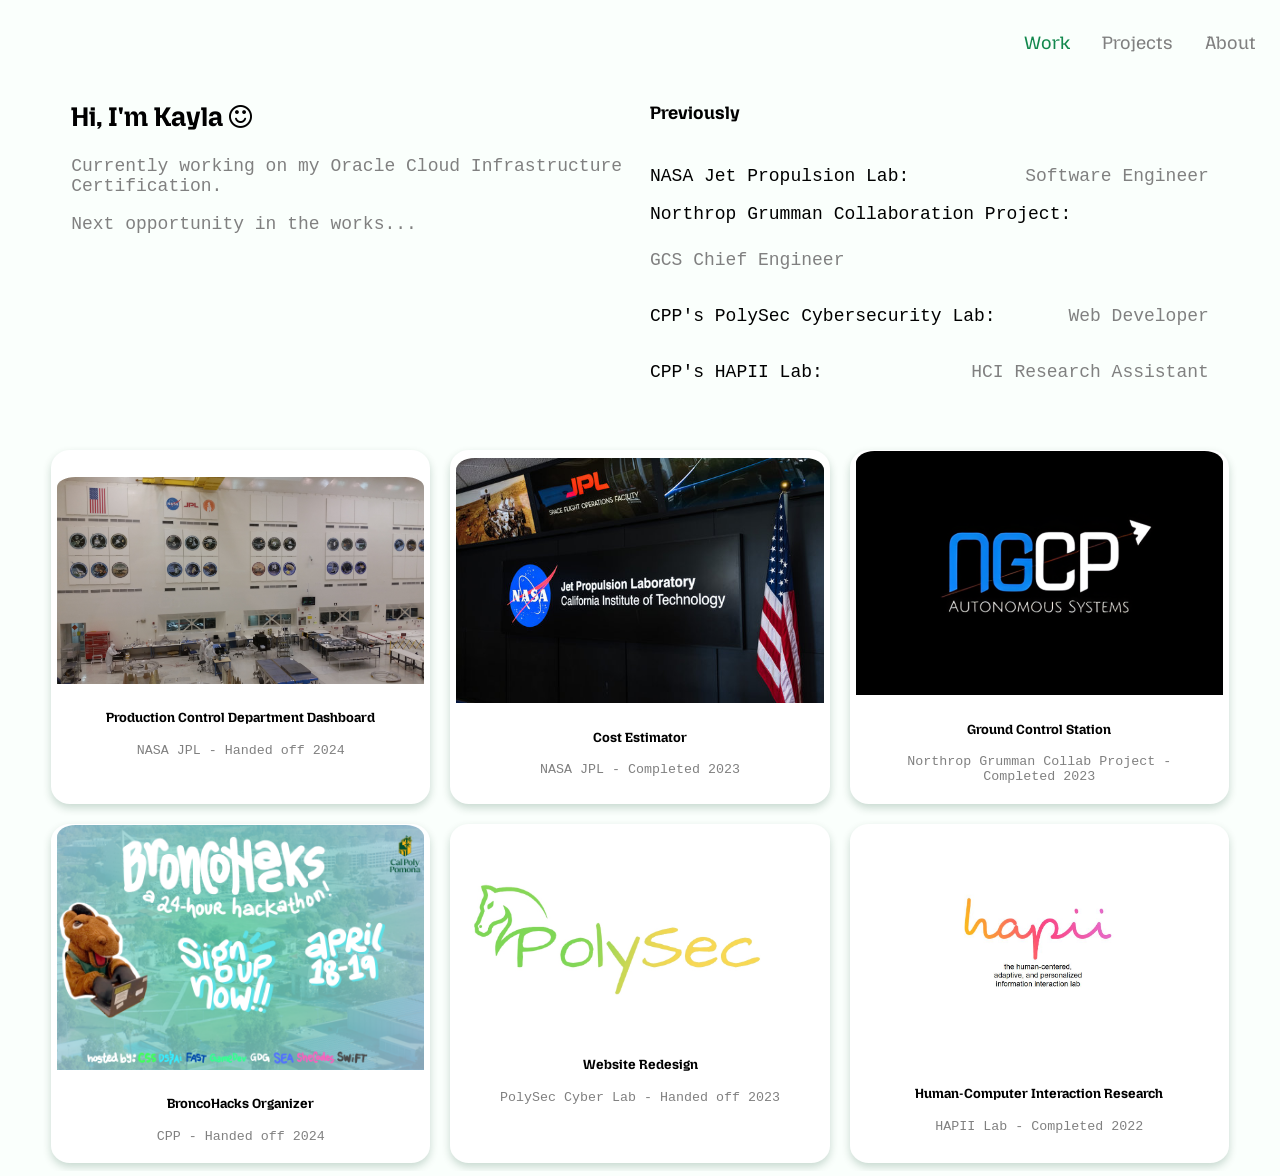
==== index.html @ 9cd7006c "added jpl projects" ====
<!DOCTYPE html>
<html lang="en">
  <head>
    <meta charset="UTF-8" />
    <title>Kayla Tang | Fullstack Software Engineer</title>
    <meta name="viewport" content="width=device-width, initial-scale=1" />
    <link
      rel="stylesheet"
      href="https://cdnjs.cloudflare.com/ajax/libs/font-awesome/4.7.0/css/font-awesome.min.css"
    />
    <link rel="preconnect" href="https://fonts.googleapis.com" />
    <link rel="preconnect" href="https://fonts.gstatic.com" crossorigin />
    <link
      href="https://fonts.googleapis.com/css2?family=Mozilla+Headline:wght@200..700&display=swap"
      rel="stylesheet"
    />
    <link rel="stylesheet" href="style.css" />
  </head>
  <body>
    <div class="header" id="topnav">
      <a href="javascript:void(0);" class="icon" onclick="myFunction()">
        <i class="fa fa-bars"></i>
      </a>

      <a href="index.html" class="btn active">Work</a>
      <a href="projects.html" class="btn">Projects</a>
      <a href="about.html" class="btn">About</a>
      <!--<a href="#resume" class="btn">Resume</a>-->
    </div>

    <div class="container">
      <div class="left">
        <h2>Hi, I'm Kayla <i class="fa fa-smile-o" aria-hidden="true"></i></h2>
        <p>
          Currently working on my Oracle Cloud Infrastructure Certification.
        </p>
        <p>Next opportunity in the works...</p>
      </div>

      <div class="right">
        <div class="exp">
          <!--
        <h4>Currently</h4>
        <p></p>
      -->
          <h4>Previously</h4>
          <div class="exp-item">
            <a href="https://www.jpl.nasa.gov/" target="_blank"
              >NASA Jet Propulsion Lab:</a
            >
            <p>Software Engineer</p>
          </div>

          <div class="exp-item">
            <a
              href="https://www.cpp.edu/engineering/ngcp/index.shtml"
              target="_blank"
              >Northrop Grumman Collaboration Project:</a
            >
            <p>GCS Chief Engineer</p>
          </div>

          <div class="exp-item">
            <a href="https://www.cpp.edu/polysec/index.shtml" target="_blank"
              >CPP's PolySec Cybersecurity Lab:</a
            >
            <p>Web Developer</p>
          </div>

          <div class="exp-item">
            <a href="https://hapii-lab.github.io/" target="_blank"
              >CPP's HAPII Lab:</a
            >
            <p>HCI Research Assistant</p>
          </div>
        </div>
      </div>
    </div>

    <div class="cards-wrapper">
      <button
        class="card"
        onclick="redirectToPage('https://limeborghini.github.io/projects/pcdash.html')"
      >
        <img src="assets/cleanroom.jpg" alt="Logo img" style="width: 100%" />
        <div class="cards-info">
          <h4><b>Production Control Department Dashboard</b></h4>
          <p>NASA JPL - Handed off 2024</p>
        </div>
      </button>

      <!-- <div class="card">
        <details>
          <summary>
            <img
              src="assets/broncohacks.jpg"
              alt="BroncoHacks winners"
              style="width: 100%"
            />
            <div class="cards-info">
              <h4><b>PC Dashboard</b></h4>
              <p>CSS - Handed off 2024</p>
              <p>Skills: Python Django, PHP, SQL</p>
            </div>
          </summary>
          <p class="cards-info">
            I worked in the production control department focusing on electronic
            fabrication manufacturing operations. I contributed by developing
            and maintaining a dashboard for technical and non-technical members
            to oversee every product that was in production. This helped to
            streamline manufacturing processes and ensure all staff members were
            updated on the current projects. Additional duties included guiding
            teams to use the application, creating new features based on a
            team's needs, and integrating APIs from other departments.
          </p>
        </details>
      </div> -->

      <button
        class="card"
        onclick="redirectToPage('https://limeborghini.github.io/projects/fintools.html')"
      >
        <img src="assets/jpl.jpg" alt="Logo img" style="width: 100%" />
        <div class="cards-info">
          <h4><b>Cost Estimator</b></h4>
          <p>NASA JPL - Completed 2023</p>
        </div>
      </button>

      <button
        class="card"
      >
      <!-- onclick="redirectToPage('https://limeborghini.github.io/projects/gcs.html')" -->
        <img src="assets/ngcp_logo.png" alt="Logo img" style="width: 100%" />
        <div class="cards-info">
          <h4><b>Ground Control Station</b></h4>
          <p>Northrop Grumman Collab Project - Completed 2023</p>
        </div>
      </button> 

      <button
        class="card"
      >
      <!-- onclick="redirectToPage('https://limeborghini.github.io/projects/broncohacks.html')" -->
        <img src="assets/broncohacks-logo.png" alt="Logo img" style="width: 100%" />
        <div class="cards-info">
          <h4><b>BroncoHacks Organizer</b></h4>
          <p>CPP - Handed off 2024</p>
        </div>
      </button>  

      <button
        class="card"
      >
      <!-- onclick="redirectToPage('https://limeborghini.github.io/projects/broncohacks.html')" -->
        <img src="assets/polysec.JPG" alt="Logo img" style="width: 100%" />
        <div class="cards-info">
          <h4><b>Website Redesign</b></h4>
          <p>PolySec Cyber Lab - Handed off 2023</p>
        </div>
      </button> 

      <button
        class="card"
      >
      <!-- onclick="redirectToPage('https://limeborghini.github.io/projects/broncohacks.html')" -->
        <img src="assets/hapii-logo.JPG" alt="Logo img" style="width: 100%" />
        <div class="cards-info">
          <h4><b>Human-Computer Interaction Research</b></h4>
          <p>HAPII Lab - Completed 2022</p>
        </div>
      </button> 
    </div>

    <script src="script.js"></script>
  </body>
</html>
---- style.css ----
.mozilla-headline-<uniquifier> {
  font-family: "Mozilla Headline", sans-serif;
  font-optical-sizing: auto;
  font-weight: <weight>;
  font-style: normal;
  font-variation-settings:
    "wdth" 100;
}

html {
  background-color: #fafffc;
}

body {
  position: relative;
}

.header {
  display: flex;
  justify-content: flex-end;
  padding: 10px 0;
  flex-wrap: wrap; 
}

.header a {
  font-family: "Mozilla Headline", sans-serif;
  display: block;
  color: grey;
  text-align: center;
  padding: 14px 16px;
  text-decoration: none;
  font-size: 18px;
}

.header a:hover {
  color: rgb(18, 136, 77);
}

.header a.active {
  color:  rgb(18, 136, 77);
}

.header .icon {
  display: none;
  margin-left: auto;
}

@media screen and (max-width: 600px) {
  .header a {display: none;}
  .header a.icon {
    float: right;
    display: block;
  }
}

@media screen and (max-width: 600px) {
  .header.responsive {
    flex-direction: column;
    align-items: flex-start;
  }
  .header.responsive .icon {
    position: relative; 
    right: auto;
    top: auto;
    margin-left: auto;
  }
  .header.responsive a {
    float: none;
    display: block;
    text-align: left;
  }
}

.container {
  clear: both;
  font-size: 18px;
  padding: 0px 5%;
  display: flex;
  justify-content: space-between;
  align-items: flex-start;
  gap: 20px; 
}

.left, .right {
  flex: 1; 
}

.left {
  min-width: 250px;
}

a {
  text-decoration: none;
  color: black;
}

.container a:hover {
  text-decoration: underline;
}

h2, h4 {
  font-family: "Mozilla Headline", sans-serif;
}

p {
  font-family: 'Monaco', monospace;
  color: grey;
}

li {
   color: black;
   font-family: 'Monaco', monospace;
}

.exp {
  max-width: 600px;
}

.exp-item {
  font-family: 'Monaco', monospace;
  display: flex;
  justify-content: space-between;
  flex-wrap: wrap;
  align-items: center;
  gap: 0.5rem;
}

@media (max-width: 600px) {
  .exp-item {
    flex-direction: column;
    align-items: flex-start;
  }
}

@media (max-width: 600px) {
  .container {
    flex-direction: column; 
  }

  .left, .right {
    width: 100%;
  }
}

.cards-wrapper {
  padding-top: 50px;
  display: flex;
  flex-wrap: wrap;
  justify-content: center;
  gap: 20px;
}

.cards-wrapper a{
  text-decoration: none;
}

.card {
  border: none;
  border-radius: 5%;
  box-shadow: 0 4px 8px 0 rgba(4, 66, 35, 0.2);
  transition: 0.3s;
  width: 30%;
  /* width: 22%;  */
  background: white;
}

.card:hover {
  box-shadow: 0 8px 16px 0 rgba(4, 66, 35, 0.5);
}

.cards-info {
  padding: 5px 20px;
}

.card img {
  border-top-left-radius: 5%;
  border-top-right-radius: 5%;
  width: 100%;
  max-height: 300px;
  object-fit: cover;
}

details > summary {
  list-style: none;
}
details > summary::-webkit-details-marker {
  display: none;
}

@media (max-width: 900px) {
  .card {
    width: 45%; 
  }
}

@media (max-width: 600px) {
  .card {
    width: 100%;
  }
}

* {box-sizing:border-box}

.slideshow-container {
  max-width: 75%;
  position: relative;
  margin: auto;
}

.mySlides {
  display: none;
}

.prev, .next {
  background-color: rgba(0,0,0,0.3);
  cursor: pointer;
  position: absolute;
  top: 50%;
  width: auto;
  margin-top: -22px;
  padding: 16px;
  color: white;
  font-weight: bold;
  font-size: 30px;
  transition: 0.6s ease;
  border-radius: 0 3px 3px 0;
  user-select: none;
}

.next {
  right: 0;
  border-radius: 3px 0 0 3px;
}

.prev:hover, .next:hover {
  background-color: rgba(0,0,0,0.5);
}

.text {
  font-family: 'Monaco', monospace;
  color: #f2f2f2;
  background-color: black;
  opacity: 0.5;
  font-size: 15px;
  padding: 8px 12px;
  position: absolute;
  bottom: 4px;
  width: 100%;
  text-align: center;
}

.fade {
  animation-name: fade;
  animation-duration: 0.5s;
}

@keyframes fade {
  from {opacity: .4}
  to {opacity: 1}
}

@media screen and (max-width: 600px) {
  .slideshow-container {
    max-width: 90%;
  }
}

.proj-media {
 text-align: center;
}

.proj-media img {
  width: 50%;
}

@media screen and (max-width: 600px) {
  .proj-media img {
    width: 90%;
  }
}
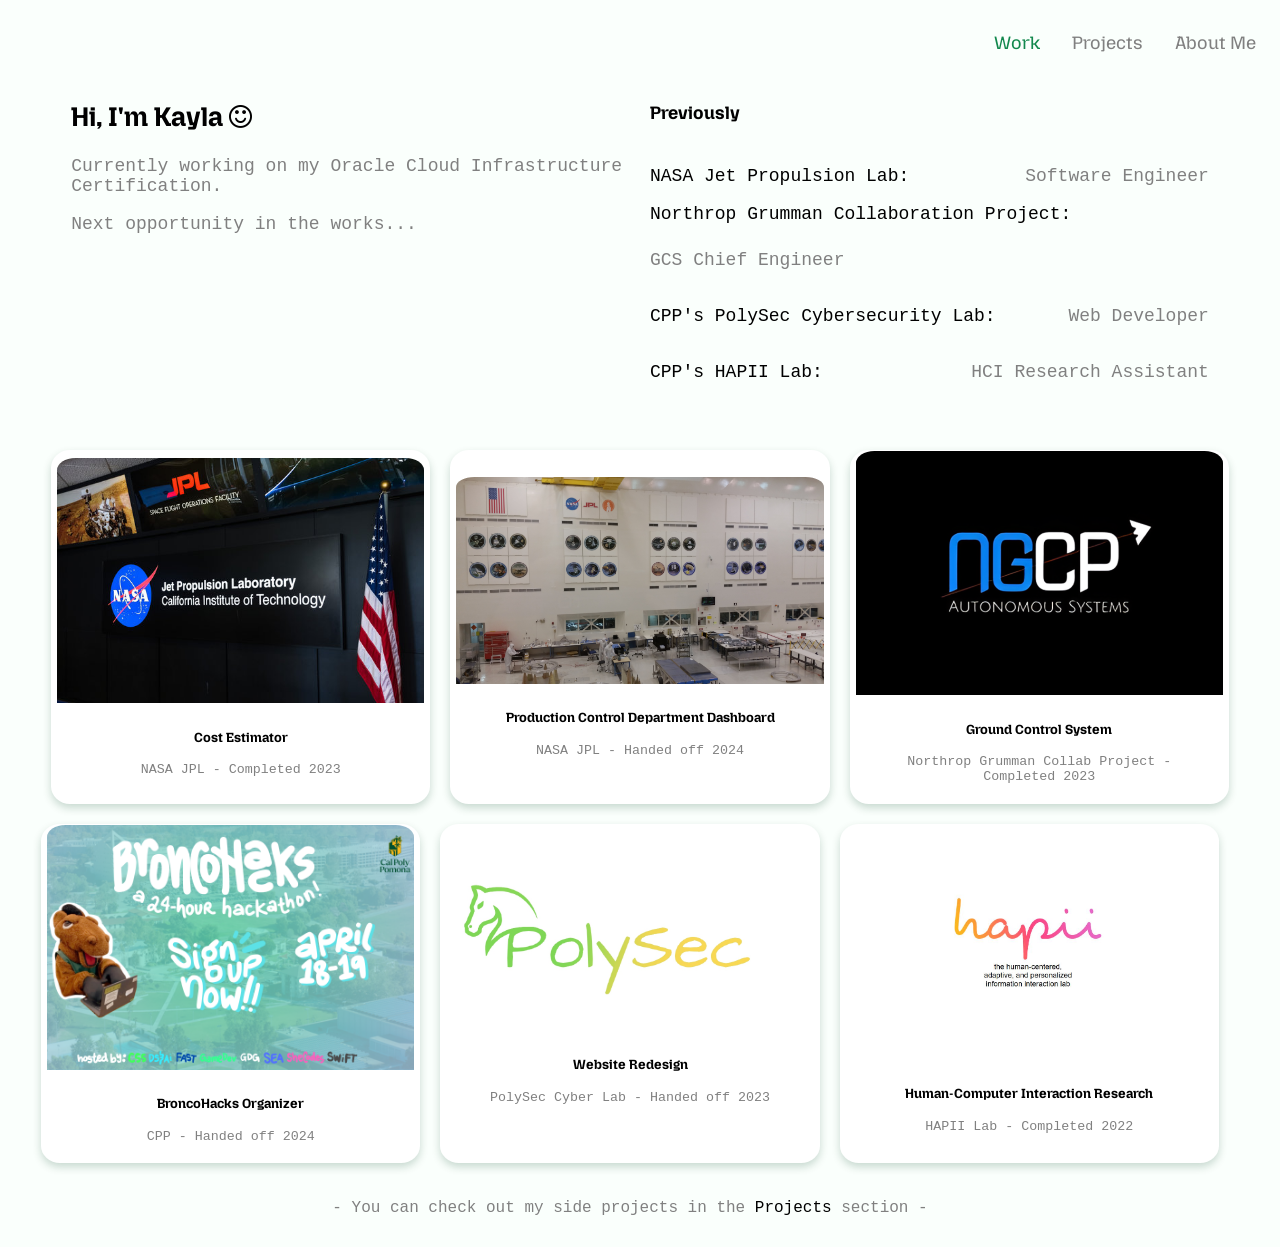
==== commit cdfa439b: "added gcs and bh" ====
--- a/index.html
+++ b/index.html
@@ -24,7 +24,7 @@
 
       <a href="index.html" class="btn active">Work</a>
       <a href="projects.html" class="btn">Projects</a>
-      <a href="about.html" class="btn">About</a>
+      <a href="about.html" class="btn">About Me</a>
       <!--<a href="#resume" class="btn">Resume</a>-->
     </div>
 
@@ -78,17 +78,6 @@
     </div>
 
     <div class="cards-wrapper">
-      <button
-        class="card"
-        onclick="redirectToPage('https://limeborghini.github.io/projects/pcdash.html')"
-      >
-        <img src="assets/cleanroom.jpg" alt="Logo img" style="width: 100%" />
-        <div class="cards-info">
-          <h4><b>Production Control Department Dashboard</b></h4>
-          <p>NASA JPL - Handed off 2024</p>
-        </div>
-      </button>
-
       <!-- <div class="card">
         <details>
           <summary>
@@ -129,11 +118,22 @@
 
       <button
         class="card"
+        onclick="redirectToPage('https://limeborghini.github.io/projects/pcdash.html')"
+      >
+        <img src="assets/cleanroom.jpg" alt="Logo img" style="width: 100%" />
+        <div class="cards-info">
+          <h4><b>Production Control Department Dashboard</b></h4>
+          <p>NASA JPL - Handed off 2024</p>
+        </div>
+      </button>
+
+      <button
+        class="card"
       >
       <!-- onclick="redirectToPage('https://limeborghini.github.io/projects/gcs.html')" -->
         <img src="assets/ngcp_logo.png" alt="Logo img" style="width: 100%" />
         <div class="cards-info">
-          <h4><b>Ground Control Station</b></h4>
+          <h4><b>Ground Control System</b></h4>
           <p>Northrop Grumman Collab Project - Completed 2023</p>
         </div>
       </button> 
@@ -152,7 +152,7 @@
       <button
         class="card"
       >
-      <!-- onclick="redirectToPage('https://limeborghini.github.io/projects/broncohacks.html')" -->
+      <!-- onclick="redirectToPage('https://limeborghini.github.io/projects/polysec.html')" -->
         <img src="assets/polysec.JPG" alt="Logo img" style="width: 100%" />
         <div class="cards-info">
           <h4><b>Website Redesign</b></h4>
@@ -163,13 +163,19 @@
       <button
         class="card"
       >
-      <!-- onclick="redirectToPage('https://limeborghini.github.io/projects/broncohacks.html')" -->
+      <!-- onclick="redirectToPage('https://limeborghini.github.io/projects/hapii.html')" -->
         <img src="assets/hapii-logo.JPG" alt="Logo img" style="width: 100%" />
         <div class="cards-info">
           <h4><b>Human-Computer Interaction Research</b></h4>
           <p>HAPII Lab - Completed 2022</p>
         </div>
       </button> 
+
+      <br>
+      <div style="text-align: center;">
+        <p>- You can check out my side projects in the <a href="projects.html">Projects</a> section -</p>
+      </div>
+      <br>
     </div>
 
     <script src="script.js"></script>
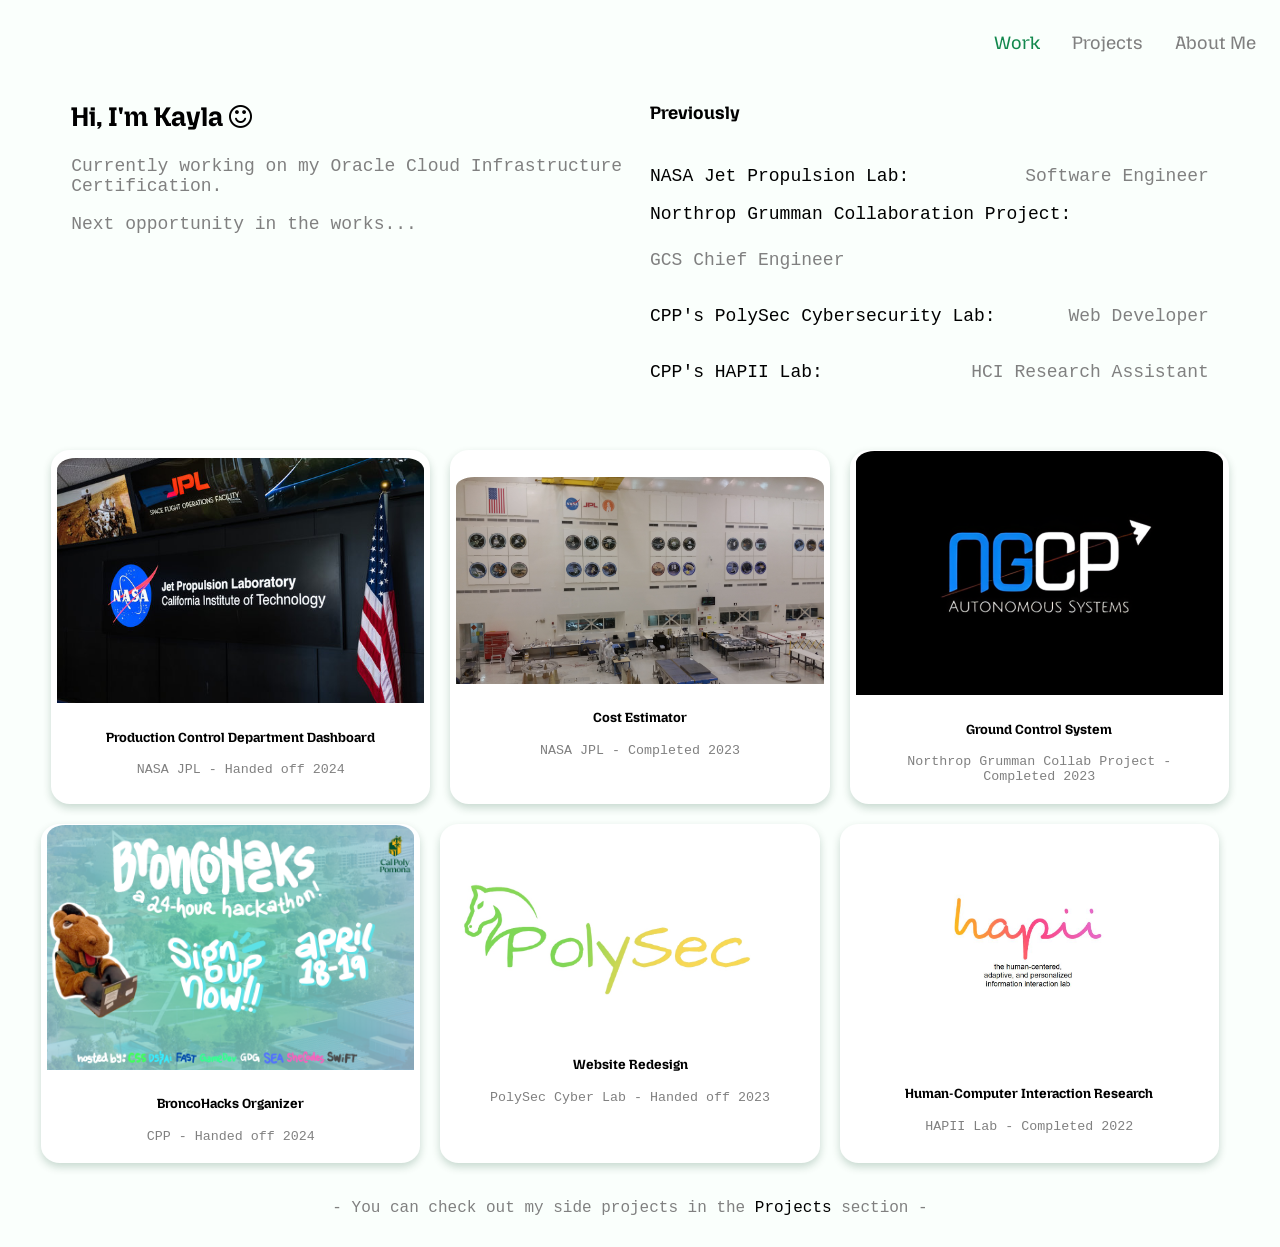
==== commit 352cd69a: "added lab work" ====
--- a/index.html
+++ b/index.html
@@ -107,9 +107,20 @@
 
       <button
         class="card"
+        onclick="redirectToPage('https://limeborghini.github.io/projects/pcdash.html')"
+      >
+        <img src="assets/jpl.jpg" alt="Logo img" style="width: 100%" />
+        <div class="cards-info">
+          <h4><b>Production Control Department Dashboard</b></h4>
+          <p>NASA JPL - Handed off 2024</p>
+        </div>
+      </button>
+
+      <button
+        class="card"
         onclick="redirectToPage('https://limeborghini.github.io/projects/fintools.html')"
       >
-        <img src="assets/jpl.jpg" alt="Logo img" style="width: 100%" />
+        <img src="assets/cleanroom.jpg" alt="Logo img" style="width: 100%" />
         <div class="cards-info">
           <h4><b>Cost Estimator</b></h4>
           <p>NASA JPL - Completed 2023</p>
@@ -118,19 +129,8 @@
 
       <button
         class="card"
-        onclick="redirectToPage('https://limeborghini.github.io/projects/pcdash.html')"
+        onclick="redirectToPage('https://limeborghini.github.io/projects/gcs.html')"
       >
-        <img src="assets/cleanroom.jpg" alt="Logo img" style="width: 100%" />
-        <div class="cards-info">
-          <h4><b>Production Control Department Dashboard</b></h4>
-          <p>NASA JPL - Handed off 2024</p>
-        </div>
-      </button>
-
-      <button
-        class="card"
-      >
-      <!-- onclick="redirectToPage('https://limeborghini.github.io/projects/gcs.html')" -->
         <img src="assets/ngcp_logo.png" alt="Logo img" style="width: 100%" />
         <div class="cards-info">
           <h4><b>Ground Control System</b></h4>
@@ -140,8 +140,8 @@
 
       <button
         class="card"
+        onclick="redirectToPage('https://limeborghini.github.io/projects/broncohacks.html')"
       >
-      <!-- onclick="redirectToPage('https://limeborghini.github.io/projects/broncohacks.html')" -->
         <img src="assets/broncohacks-logo.png" alt="Logo img" style="width: 100%" />
         <div class="cards-info">
           <h4><b>BroncoHacks Organizer</b></h4>
@@ -151,8 +151,8 @@
 
       <button
         class="card"
+        onclick="redirectToPage('https://limeborghini.github.io/projects/polysec.html')"
       >
-      <!-- onclick="redirectToPage('https://limeborghini.github.io/projects/polysec.html')" -->
         <img src="assets/polysec.JPG" alt="Logo img" style="width: 100%" />
         <div class="cards-info">
           <h4><b>Website Redesign</b></h4>
@@ -162,8 +162,8 @@
 
       <button
         class="card"
+        onclick="redirectToPage('https://limeborghini.github.io/projects/hapii.html')"
       >
-      <!-- onclick="redirectToPage('https://limeborghini.github.io/projects/hapii.html')" -->
         <img src="assets/hapii-logo.JPG" alt="Logo img" style="width: 100%" />
         <div class="cards-info">
           <h4><b>Human-Computer Interaction Research</b></h4>
--- a/style.css
+++ b/style.css
@@ -99,6 +99,7 @@
 }
 
 h2, h4 {
+  color: black;
   font-family: "Mozilla Headline", sans-serif;
 }
 
@@ -265,16 +266,40 @@
   }
 }
 
-.proj-media {
+.proj-media, .proj-media-2 {
  text-align: center;
-}
+} 
 
 .proj-media img {
   width: 50%;
 }
 
-@media screen and (max-width: 600px) {
+.container-2 {
+  clear: both;
+  font-size: 18px;
+  padding: 0px 5%;
+  display: flex;
+  justify-content: space-between;
+  align-items: flex-start;
+  gap: 20px; 
+}
+
+.proj-media-2 img {
+  width: 80%;
+}
+
+@media (max-width: 1000px) {
   .proj-media img {
     width: 90%;
   }
-}+
+  .container-2 {
+    margin-left: -5%;
+    flex-direction: column; 
+  }
+
+  .proj-media-2 img {
+    margin-left: 5%;
+    width: 95%;
+  }
+}
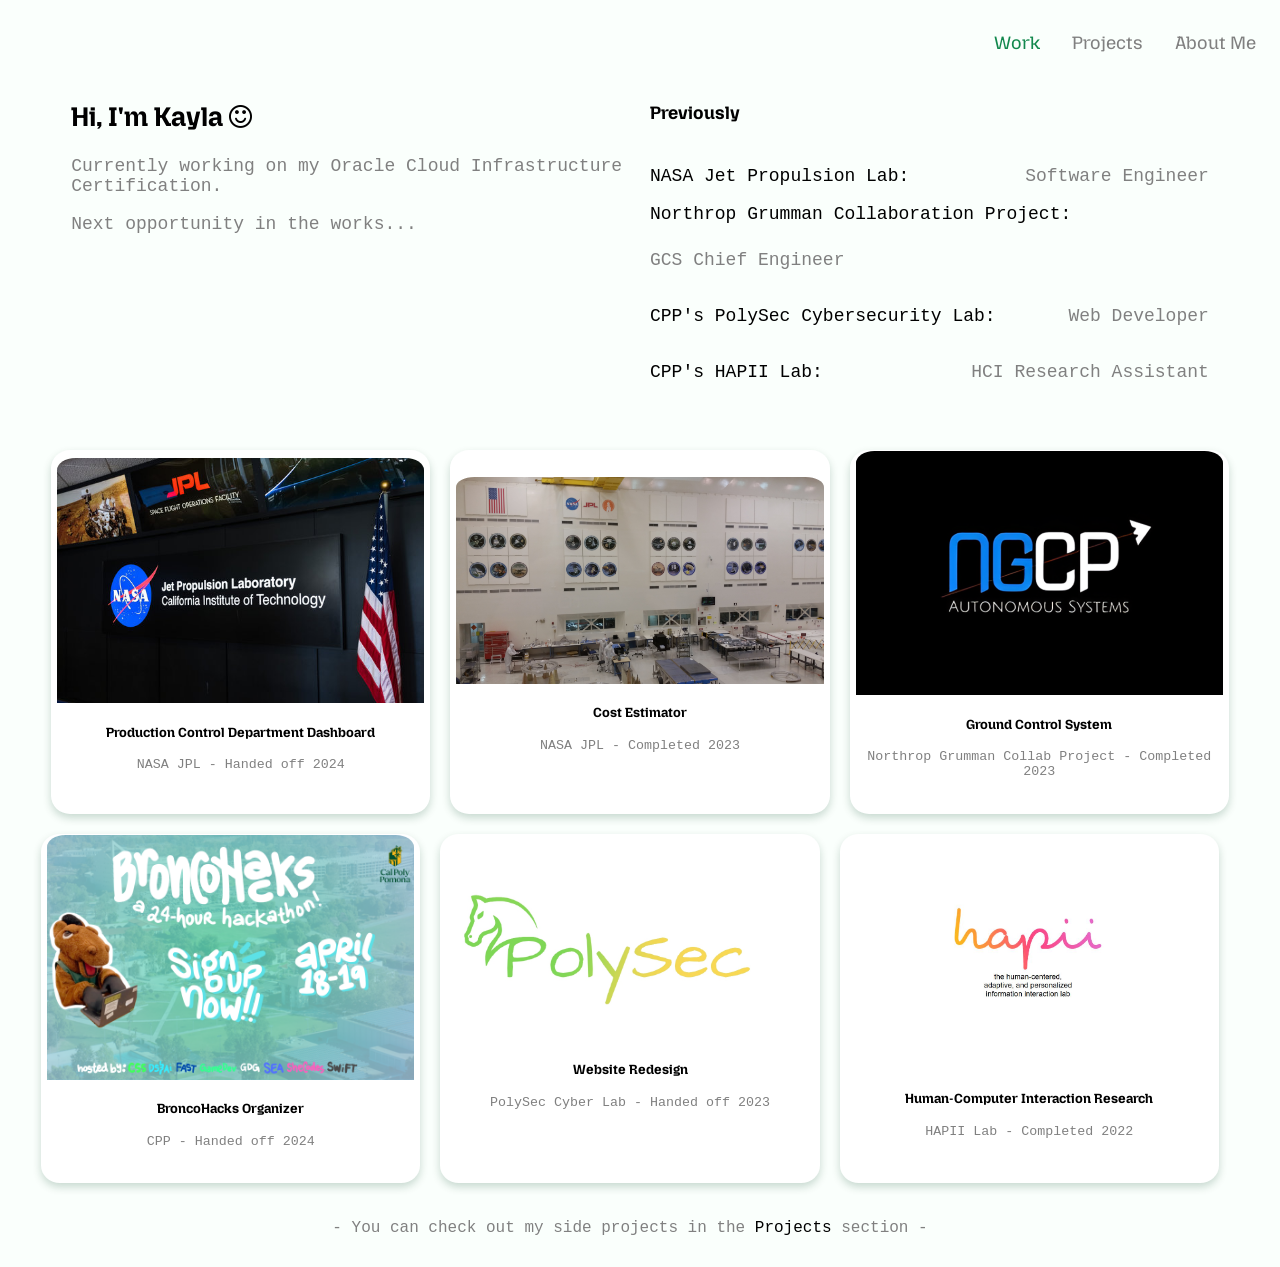
==== commit f7144753: ""read more" when hovered" ====
--- a/index.html
+++ b/index.html
@@ -2,7 +2,8 @@
 <html lang="en">
   <head>
     <meta charset="UTF-8" />
-    <title>Kayla Tang | Fullstack Software Engineer</title>
+    <title>Kayla Tang | Portfolio</title>
+    <link rel="icon" type="image/x-icon" href="assets/favicon/favicon.ico">
     <meta name="viewport" content="width=device-width, initial-scale=1" />
     <link
       rel="stylesheet"
@@ -107,6 +108,7 @@
 
       <button
         class="card"
+        title="Read more"
         onclick="redirectToPage('https://limeborghini.github.io/projects/pcdash.html')"
       >
         <img src="assets/jpl.jpg" alt="Logo img" style="width: 100%" />
@@ -118,6 +120,7 @@
 
       <button
         class="card"
+        title="Read more"
         onclick="redirectToPage('https://limeborghini.github.io/projects/fintools.html')"
       >
         <img src="assets/cleanroom.jpg" alt="Logo img" style="width: 100%" />
@@ -129,6 +132,7 @@
 
       <button
         class="card"
+        title="Read more"
         onclick="redirectToPage('https://limeborghini.github.io/projects/gcs.html')"
       >
         <img src="assets/ngcp_logo.png" alt="Logo img" style="width: 100%" />
@@ -140,6 +144,7 @@
 
       <button
         class="card"
+        title="Read more"
         onclick="redirectToPage('https://limeborghini.github.io/projects/broncohacks.html')"
       >
         <img src="assets/broncohacks-logo.png" alt="Logo img" style="width: 100%" />
@@ -151,6 +156,7 @@
 
       <button
         class="card"
+        title="Read more"
         onclick="redirectToPage('https://limeborghini.github.io/projects/polysec.html')"
       >
         <img src="assets/polysec.JPG" alt="Logo img" style="width: 100%" />
@@ -162,6 +168,7 @@
 
       <button
         class="card"
+        title="Read more"
         onclick="redirectToPage('https://limeborghini.github.io/projects/hapii.html')"
       >
         <img src="assets/hapii-logo.JPG" alt="Logo img" style="width: 100%" />
--- a/style.css
+++ b/style.css
@@ -161,7 +161,7 @@
   box-shadow: 0 4px 8px 0 rgba(4, 66, 35, 0.2);
   transition: 0.3s;
   width: 30%;
-  /* width: 22%;  */
+  text-align: center;
   background: white;
 }
 
@@ -170,7 +170,7 @@
 }
 
 .cards-info {
-  padding: 5px 20px;
+  padding-bottom: 20px; 
 }
 
 .card img {
@@ -303,3 +303,30 @@
     width: 95%;
   }
 }
+
+.skill-tag {
+  border-radius: 12px;
+  border: solid 3px;
+  padding: 2px 5px;
+  font-size: 0.85em;
+  margin: 2px 4px 2px 0;
+  display: inline-block;
+  font-weight: 500;
+  font-family: 'Monaco', monospace;
+}
+
+.aws {border-color:  #b6a529; color: #b6a529;} 
+.webdev {border-color: #2965f1; color: #2965f1;}
+.gamedev {border-color: #8e44ad; color: #8e44ad;}
+.figma {border-color: #b84031; color: #b84031;}
+.edu {border-color: #754047; color: #754047;}
+.research {border-color: #697522; color: #697522;}
+.ai {border-color: #851071; color: #851071;} 
+.comm {border-color: #393541; color: #393541;}
+.feedback {border-color: #c95e93; color: #c95e93;} 
+.api {border-color: #db611a; color: #db611a;} 
+.cyber {border-color: #0a1638; color: #0a1638;} 
+.mobile {border-color: #167723; color: #167723;} 
+.ml {border-color: #42211e; color: #42211e;} 
+.data {border-color: #787cb5; color: #787cb5;}
+.wireframe {border-color: #00758f; color: #00758f;}
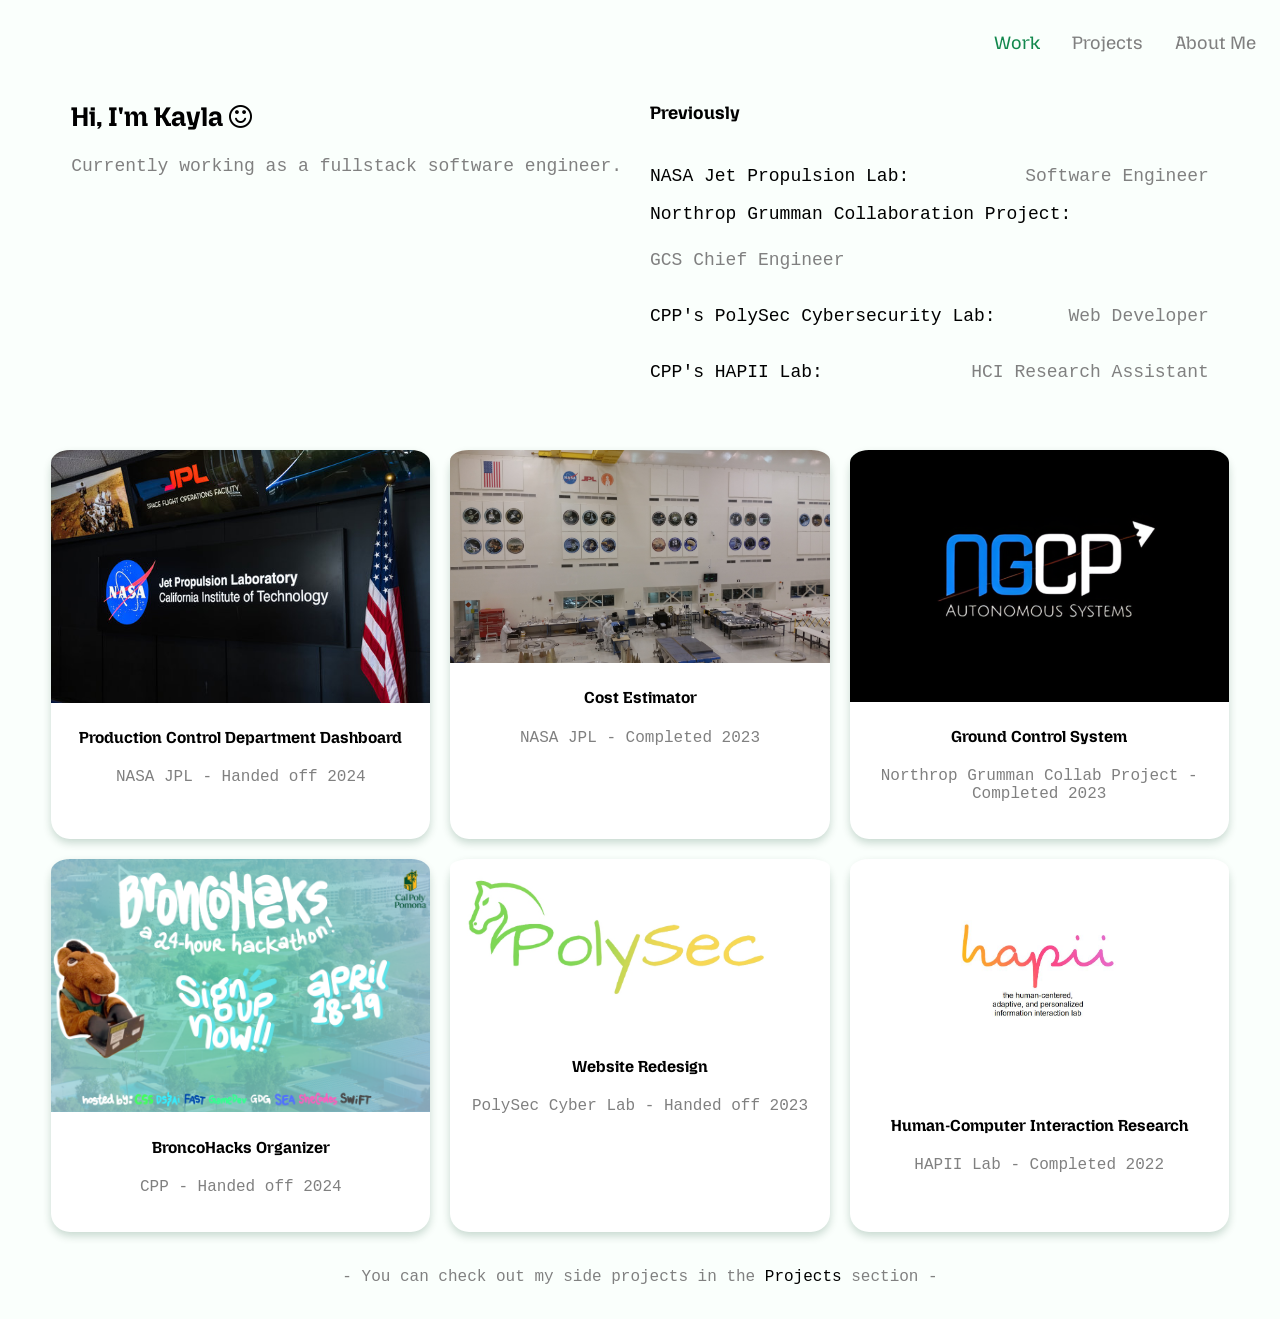
==== commit e040c408: "Refactor and updates" ====
--- a/index.html
+++ b/index.html
@@ -3,7 +3,7 @@
   <head>
     <meta charset="UTF-8" />
     <title>Kayla Tang | Portfolio</title>
-    <link rel="icon" type="image/x-icon" href="assets/favicon/favicon.ico">
+    <link rel="icon" type="image/x-icon" href="assets/favicon/favicon.ico" />
     <meta name="viewport" content="width=device-width, initial-scale=1" />
     <link
       rel="stylesheet"
@@ -18,60 +18,50 @@
     <link rel="stylesheet" href="style.css" />
   </head>
   <body>
-    <div class="header" id="topnav">
-      <a href="javascript:void(0);" class="icon" onclick="myFunction()">
+    <nav class="header" id="topnav">
+      <button class="icon" aria-label="Toggle navigation" onclick="myFunction()">
         <i class="fa fa-bars"></i>
-      </a>
-
+      </button>
       <a href="index.html" class="btn active">Work</a>
       <a href="projects.html" class="btn">Projects</a>
       <a href="about.html" class="btn">About Me</a>
-      <!--<a href="#resume" class="btn">Resume</a>-->
-    </div>
+    </nav>
 
     <div class="container">
       <div class="left">
         <h2>Hi, I'm Kayla <i class="fa fa-smile-o" aria-hidden="true"></i></h2>
-        <p>
-          Currently working on my Oracle Cloud Infrastructure Certification.
-        </p>
-        <p>Next opportunity in the works...</p>
+        <p>Currently working as a fullstack software engineer.</p>
       </div>
 
       <div class="right">
         <div class="exp">
-          <!--
-        <h4>Currently</h4>
-        <p></p>
-      -->
           <h4>Previously</h4>
+
           <div class="exp-item">
-            <a href="https://www.jpl.nasa.gov/" target="_blank"
-              >NASA Jet Propulsion Lab:</a
-            >
+            <a href="https://www.jpl.nasa.gov/" target="_blank" rel="noopener noreferrer">
+              NASA Jet Propulsion Lab:
+            </a>
             <p>Software Engineer</p>
           </div>
 
           <div class="exp-item">
-            <a
-              href="https://www.cpp.edu/engineering/ngcp/index.shtml"
-              target="_blank"
-              >Northrop Grumman Collaboration Project:</a
-            >
+            <a href="https://www.cpp.edu/engineering/ngcp/index.shtml" target="_blank" rel="noopener noreferrer">
+              Northrop Grumman Collaboration Project:
+            </a>
             <p>GCS Chief Engineer</p>
           </div>
 
           <div class="exp-item">
-            <a href="https://www.cpp.edu/polysec/index.shtml" target="_blank"
-              >CPP's PolySec Cybersecurity Lab:</a
-            >
+            <a href="https://www.cpp.edu/polysec/index.shtml" target="_blank" rel="noopener noreferrer">
+              CPP's PolySec Cybersecurity Lab:
+            </a>
             <p>Web Developer</p>
           </div>
 
           <div class="exp-item">
-            <a href="https://hapii-lab.github.io/" target="_blank"
-              >CPP's HAPII Lab:</a
-            >
+            <a href="https://hapii-lab.github.io/" target="_blank" rel="noopener noreferrer">
+              CPP's HAPII Lab:
+            </a>
             <p>HCI Research Assistant</p>
           </div>
         </div>
@@ -79,110 +69,57 @@
     </div>
 
     <div class="cards-wrapper">
-      <!-- <div class="card">
-        <details>
-          <summary>
-            <img
-              src="assets/broncohacks.jpg"
-              alt="BroncoHacks winners"
-              style="width: 100%"
-            />
-            <div class="cards-info">
-              <h4><b>PC Dashboard</b></h4>
-              <p>CSS - Handed off 2024</p>
-              <p>Skills: Python Django, PHP, SQL</p>
-            </div>
-          </summary>
-          <p class="cards-info">
-            I worked in the production control department focusing on electronic
-            fabrication manufacturing operations. I contributed by developing
-            and maintaining a dashboard for technical and non-technical members
-            to oversee every product that was in production. This helped to
-            streamline manufacturing processes and ensure all staff members were
-            updated on the current projects. Additional duties included guiding
-            teams to use the application, creating new features based on a
-            team's needs, and integrating APIs from other departments.
-          </p>
-        </details>
-      </div> -->
-
-      <button
-        class="card"
-        title="Read more"
-        onclick="redirectToPage('https://limeborghini.github.io/projects/pcdash.html')"
-      >
-        <img src="assets/jpl.jpg" alt="Logo img" style="width: 100%" />
+      <a class="card" href="projects/pcdash.html" title="Read more">
+        <img src="assets/jpl.jpg" alt="Production Control Department Dashboard" />
         <div class="cards-info">
-          <h4><b>Production Control Department Dashboard</b></h4>
+          <h4>Production Control Department Dashboard</h4>
           <p>NASA JPL - Handed off 2024</p>
         </div>
-      </button>
+      </a>
 
-      <button
-        class="card"
-        title="Read more"
-        onclick="redirectToPage('https://limeborghini.github.io/projects/fintools.html')"
-      >
-        <img src="assets/cleanroom.jpg" alt="Logo img" style="width: 100%" />
+      <a class="card" href="projects/fintools.html" title="Read more">
+        <img src="assets/cleanroom.jpg" alt="Cost Estimator" />
         <div class="cards-info">
-          <h4><b>Cost Estimator</b></h4>
+          <h4>Cost Estimator</h4>
           <p>NASA JPL - Completed 2023</p>
         </div>
-      </button>
+      </a>
 
-      <button
-        class="card"
-        title="Read more"
-        onclick="redirectToPage('https://limeborghini.github.io/projects/gcs.html')"
-      >
-        <img src="assets/ngcp_logo.png" alt="Logo img" style="width: 100%" />
+      <a class="card" href="projects/gcs.html" title="Read more">
+        <img src="assets/ngcp_logo.png" alt="Ground Control System" />
         <div class="cards-info">
-          <h4><b>Ground Control System</b></h4>
+          <h4>Ground Control System</h4>
           <p>Northrop Grumman Collab Project - Completed 2023</p>
         </div>
-      </button> 
+      </a>
 
-      <button
-        class="card"
-        title="Read more"
-        onclick="redirectToPage('https://limeborghini.github.io/projects/broncohacks.html')"
-      >
-        <img src="assets/broncohacks-logo.png" alt="Logo img" style="width: 100%" />
+      <a class="card" href="projects/broncohacks.html" title="Read more">
+        <img src="assets/broncohacks-logo.png" alt="BroncoHacks Organizer" />
         <div class="cards-info">
-          <h4><b>BroncoHacks Organizer</b></h4>
+          <h4>BroncoHacks Organizer</h4>
           <p>CPP - Handed off 2024</p>
         </div>
-      </button>  
+      </a>
 
-      <button
-        class="card"
-        title="Read more"
-        onclick="redirectToPage('https://limeborghini.github.io/projects/polysec.html')"
-      >
-        <img src="assets/polysec.JPG" alt="Logo img" style="width: 100%" />
+      <a class="card" href="projects/polysec.html" title="Read more">
+        <img src="assets/polysec.JPG" alt="Website Redesign" />
         <div class="cards-info">
-          <h4><b>Website Redesign</b></h4>
+          <h4>Website Redesign</h4>
           <p>PolySec Cyber Lab - Handed off 2023</p>
         </div>
-      </button> 
+      </a>
 
-      <button
-        class="card"
-        title="Read more"
-        onclick="redirectToPage('https://limeborghini.github.io/projects/hapii.html')"
-      >
-        <img src="assets/hapii-logo.JPG" alt="Logo img" style="width: 100%" />
+      <a class="card" href="projects/hapii.html" title="Read more">
+        <img src="assets/hapii-logo.JPG" alt="Human-Computer Interaction Research" />
         <div class="cards-info">
-          <h4><b>Human-Computer Interaction Research</b></h4>
+          <h4>Human-Computer Interaction Research</h4>
           <p>HAPII Lab - Completed 2022</p>
         </div>
-      </button> 
+      </a>
 
-      <br>
-      <div style="text-align: center;">
+      <div class="footer-note">
         <p>- You can check out my side projects in the <a href="projects.html">Projects</a> section -</p>
       </div>
-      <br>
     </div>
 
     <script src="script.js"></script>
--- a/style.css
+++ b/style.css
@@ -1,25 +1,46 @@
-.mozilla-headline-<uniquifier> {
+/* ============================================================
+   Base & Reset
+   ============================================================ */
+*,
+*::before,
+*::after {
+  box-sizing: border-box;
+}
+
+body {
+  background-color: #fafffc;
+  position: relative;
+}
+
+a {
+  text-decoration: none;
+  color: black;
+}
+
+h2,
+h4 {
+  color: black;
   font-family: "Mozilla Headline", sans-serif;
-  font-optical-sizing: auto;
-  font-weight: <weight>;
-  font-style: normal;
-  font-variation-settings:
-    "wdth" 100;
-}
-
-html {
-  background-color: #fafffc;
-}
-
-body {
-  position: relative;
-}
-
+}
+
+p {
+  font-family: "Monaco", monospace;
+  color: grey;
+}
+
+li {
+  color: black;
+  font-family: "Monaco", monospace;
+}
+
+/* ============================================================
+   Navigation Header
+   ============================================================ */
 .header {
   display: flex;
   justify-content: flex-end;
   padding: 10px 0;
-  flex-wrap: wrap; 
+  flex-wrap: wrap;
 }
 
 .header a {
@@ -32,12 +53,9 @@
   font-size: 18px;
 }
 
-.header a:hover {
+.header a:hover,
+.header a.active {
   color: rgb(18, 136, 77);
-}
-
-.header a.active {
-  color:  rgb(18, 136, 77);
 }
 
 .header .icon {
@@ -46,24 +64,27 @@
 }
 
 @media screen and (max-width: 600px) {
-  .header a {display: none;}
+  .header a {
+    display: none;
+  }
+
   .header a.icon {
     float: right;
     display: block;
   }
-}
-
-@media screen and (max-width: 600px) {
+
   .header.responsive {
     flex-direction: column;
     align-items: flex-start;
   }
+
   .header.responsive .icon {
-    position: relative; 
+    position: relative;
     right: auto;
     top: auto;
     margin-left: auto;
   }
+
   .header.responsive a {
     float: none;
     display: block;
@@ -71,54 +92,52 @@
   }
 }
 
+/* ============================================================
+   Layout
+   ============================================================ */
 .container {
   clear: both;
   font-size: 18px;
-  padding: 0px 5%;
+  padding: 0 5%;
   display: flex;
   justify-content: space-between;
   align-items: flex-start;
-  gap: 20px; 
-}
-
-.left, .right {
-  flex: 1; 
+  gap: 20px;
+}
+
+.container a:hover {
+  text-decoration: underline;
+}
+
+.left,
+.right {
+  flex: 1;
 }
 
 .left {
   min-width: 250px;
 }
 
-a {
-  text-decoration: none;
-  color: black;
-}
-
-.container a:hover {
-  text-decoration: underline;
-}
-
-h2, h4 {
-  color: black;
-  font-family: "Mozilla Headline", sans-serif;
-}
-
-p {
-  font-family: 'Monaco', monospace;
-  color: grey;
-}
-
-li {
-   color: black;
-   font-family: 'Monaco', monospace;
-}
-
+@media (max-width: 600px) {
+  .container {
+    flex-direction: column;
+  }
+
+  .left,
+  .right {
+    width: 100%;
+  }
+}
+
+/* ============================================================
+   Experience List
+   ============================================================ */
 .exp {
   max-width: 600px;
 }
 
 .exp-item {
-  font-family: 'Monaco', monospace;
+  font-family: "Monaco", monospace;
   display: flex;
   justify-content: space-between;
   flex-wrap: wrap;
@@ -133,16 +152,9 @@
   }
 }
 
-@media (max-width: 600px) {
-  .container {
-    flex-direction: column; 
-  }
-
-  .left, .right {
-    width: 100%;
-  }
-}
-
+/* ============================================================
+   Cards
+   ============================================================ */
 .cards-wrapper {
   padding-top: 50px;
   display: flex;
@@ -151,7 +163,7 @@
   gap: 20px;
 }
 
-.cards-wrapper a{
+.cards-wrapper a {
   text-decoration: none;
 }
 
@@ -159,10 +171,11 @@
   border: none;
   border-radius: 5%;
   box-shadow: 0 4px 8px 0 rgba(4, 66, 35, 0.2);
-  transition: 0.3s;
+  transition: box-shadow 0.3s;
   width: 30%;
   text-align: center;
   background: white;
+  cursor: pointer;
 }
 
 .card:hover {
@@ -170,7 +183,7 @@
 }
 
 .cards-info {
-  padding-bottom: 20px; 
+  padding-bottom: 20px;
 }
 
 .card img {
@@ -181,16 +194,9 @@
   object-fit: cover;
 }
 
-details > summary {
-  list-style: none;
-}
-details > summary::-webkit-details-marker {
-  display: none;
-}
-
 @media (max-width: 900px) {
   .card {
-    width: 45%; 
+    width: 45%;
   }
 }
 
@@ -200,8 +206,39 @@
   }
 }
 
-* {box-sizing:border-box}
-
+/* ============================================================
+   Skill Tags
+   ============================================================ */
+.skill-tag {
+  border-radius: 12px;
+  border: solid 3px;
+  padding: 2px 5px;
+  font-size: 0.85em;
+  margin: 2px 4px 2px 0;
+  display: inline-block;
+  font-weight: 500;
+  font-family: "Monaco", monospace;
+}
+
+.aws      { border-color: #b6a529; color: #b6a529; }
+.webdev   { border-color: #2965f1; color: #2965f1; }
+.gamedev  { border-color: #8e44ad; color: #8e44ad; }
+.figma    { border-color: #b84031; color: #b84031; }
+.edu      { border-color: #754047; color: #754047; }
+.research { border-color: #697522; color: #697522; }
+.ai       { border-color: #851071; color: #851071; }
+.comm     { border-color: #393541; color: #393541; }
+.feedback { border-color: #c95e93; color: #c95e93; }
+.api      { border-color: #db611a; color: #db611a; }
+.cyber    { border-color: #0a1638; color: #0a1638; }
+.mobile   { border-color: #167723; color: #167723; }
+.ml       { border-color: #42211e; color: #42211e; }
+.data     { border-color: #787cb5; color: #787cb5; }
+.wireframe { border-color: #00758f; color: #00758f; }
+
+/* ============================================================
+   Slideshow
+   ============================================================ */
 .slideshow-container {
   max-width: 75%;
   position: relative;
@@ -212,8 +249,9 @@
   display: none;
 }
 
-.prev, .next {
-  background-color: rgba(0,0,0,0.3);
+.prev,
+.next {
+  background-color: rgba(0, 0, 0, 0.3);
   cursor: pointer;
   position: absolute;
   top: 50%;
@@ -223,7 +261,7 @@
   color: white;
   font-weight: bold;
   font-size: 30px;
-  transition: 0.6s ease;
+  transition: background-color 0.6s ease;
   border-radius: 0 3px 3px 0;
   user-select: none;
 }
@@ -233,12 +271,13 @@
   border-radius: 3px 0 0 3px;
 }
 
-.prev:hover, .next:hover {
-  background-color: rgba(0,0,0,0.5);
-}
-
-.text {
-  font-family: 'Monaco', monospace;
+.prev:hover,
+.next:hover {
+  background-color: rgba(0, 0, 0, 0.5);
+}
+
+.slide-caption {
+  font-family: "Monaco", monospace;
   color: #f2f2f2;
   background-color: black;
   opacity: 0.5;
@@ -256,8 +295,8 @@
 }
 
 @keyframes fade {
-  from {opacity: .4}
-  to {opacity: 1}
+  from { opacity: 0.4; }
+  to   { opacity: 1; }
 }
 
 @media screen and (max-width: 600px) {
@@ -266,22 +305,33 @@
   }
 }
 
-.proj-media, .proj-media-2 {
- text-align: center;
-} 
+/* ============================================================
+   Project Pages
+   ============================================================ */
+.back-link {
+  padding-left: 5%;
+}
+
+.proj-body-text {
+  color: black;
+}
+
+.container-2 {
+  font-size: 18px;
+  padding: 0 5%;
+  display: flex;
+  justify-content: space-between;
+  align-items: flex-start;
+  gap: 20px;
+}
+
+.proj-media,
+.proj-media-2 {
+  text-align: center;
+}
 
 .proj-media img {
   width: 50%;
-}
-
-.container-2 {
-  clear: both;
-  font-size: 18px;
-  padding: 0px 5%;
-  display: flex;
-  justify-content: space-between;
-  align-items: flex-start;
-  gap: 20px; 
 }
 
 .proj-media-2 img {
@@ -295,7 +345,7 @@
 
   .container-2 {
     margin-left: -5%;
-    flex-direction: column; 
+    flex-direction: column;
   }
 
   .proj-media-2 img {
@@ -304,29 +354,20 @@
   }
 }
 
-.skill-tag {
-  border-radius: 12px;
-  border: solid 3px;
-  padding: 2px 5px;
-  font-size: 0.85em;
-  margin: 2px 4px 2px 0;
-  display: inline-block;
-  font-weight: 500;
-  font-family: 'Monaco', monospace;
-}
-
-.aws {border-color:  #b6a529; color: #b6a529;} 
-.webdev {border-color: #2965f1; color: #2965f1;}
-.gamedev {border-color: #8e44ad; color: #8e44ad;}
-.figma {border-color: #b84031; color: #b84031;}
-.edu {border-color: #754047; color: #754047;}
-.research {border-color: #697522; color: #697522;}
-.ai {border-color: #851071; color: #851071;} 
-.comm {border-color: #393541; color: #393541;}
-.feedback {border-color: #c95e93; color: #c95e93;} 
-.api {border-color: #db611a; color: #db611a;} 
-.cyber {border-color: #0a1638; color: #0a1638;} 
-.mobile {border-color: #167723; color: #167723;} 
-.ml {border-color: #42211e; color: #42211e;} 
-.data {border-color: #787cb5; color: #787cb5;}
-.wireframe {border-color: #00758f; color: #00758f;}
+/* ============================================================
+   Details / Summary (removes default marker)
+   ============================================================ */
+details > summary {
+  list-style: none;
+}
+
+details > summary::-webkit-details-marker {
+  display: none;
+}
+
+/* ============================================================
+   Footer Note
+   ============================================================ */
+.footer-note {
+  text-align: center;
+}
